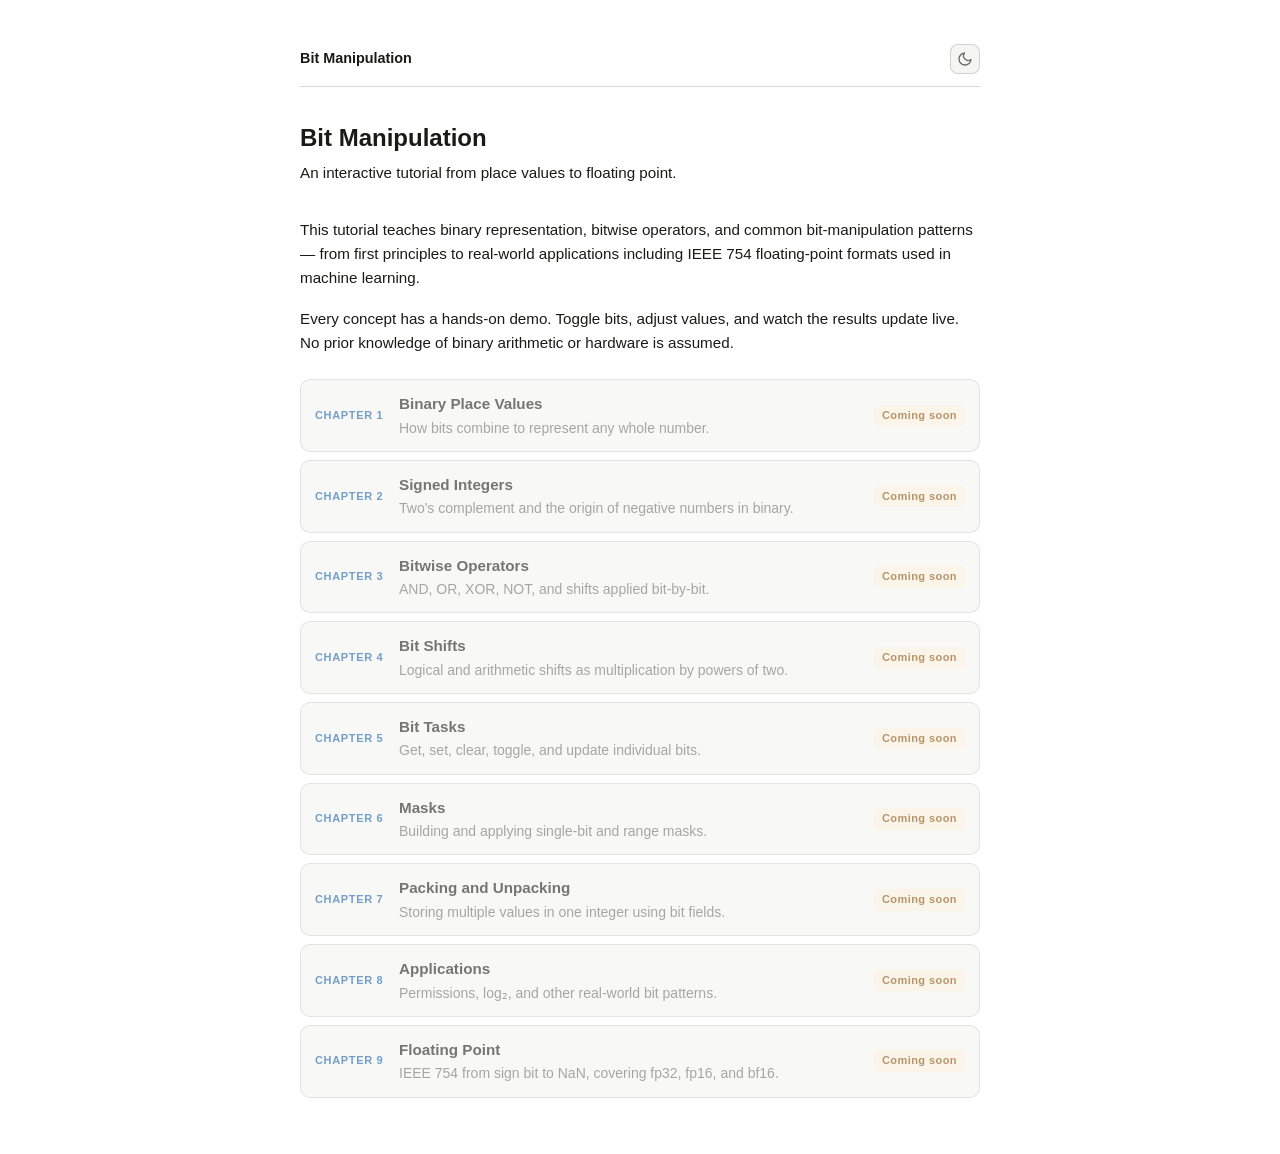
==== index.html @ 1036a37e "Add WIP badges to chapter cards and fix card layout alignment - All chapter cards marked as Coming s" ====
<!DOCTYPE html>
<html lang="en">
<head>
  <meta charset="UTF-8">
  <meta name="viewport" content="width=device-width, initial-scale=1.0">
  <title>Bit Manipulation — Interactive Tutorial</title>
  <link rel="stylesheet" href="css/style.css">
  <script>
    // Apply saved theme before paint to avoid flash
    const t = localStorage.getItem('theme');
    if (t) document.documentElement.dataset.theme = t;
  </script>
</head>
<body>

  <nav class="navbar">
    <a class="navbar-brand" href="index.html">Bit Manipulation</a>
    <button class="theme-toggle" id="theme-toggle" aria-label="Toggle dark/light mode" title="Toggle dark/light mode">
      <svg id="theme-icon" width="16" height="16" viewBox="0 0 24 24" fill="none" stroke="currentColor" stroke-width="2" stroke-linecap="round" stroke-linejoin="round"></svg>
    </button>
  </nav>

  <div class="prose">
    <div class="page-header">
      <h1>Bit Manipulation</h1>
      <p>An interactive tutorial from place values to floating point.</p>
    </div>

    <p>
      This tutorial teaches binary representation, bitwise operators, and
      common bit-manipulation patterns — from first principles to real-world
      applications including IEEE 754 floating-point formats used in machine
      learning.
    </p>
    <p>
      Every concept has a hands-on demo. Toggle bits, adjust values, and
      watch the results update live. No prior knowledge of binary arithmetic
      or hardware is assumed.
    </p>

    <div class="chapter-list">

      <a class="chapter-card chapter-card--wip" href="index.html">
        <span class="chapter-card-num">Chapter 1</span>
        <span class="chapter-card-body">
          <span class="chapter-card-title">Binary Place Values</span>
          <span class="chapter-card-desc">How bits combine to represent any whole number.</span>
        </span>
        <span class="chapter-card-badge">Coming soon</span>
      </a>

      <a class="chapter-card chapter-card--wip" href="index.html">
        <span class="chapter-card-num">Chapter 2</span>
        <span class="chapter-card-body">
          <span class="chapter-card-title">Signed Integers</span>
          <span class="chapter-card-desc">Two's complement and the origin of negative numbers in binary.</span>
        </span>
        <span class="chapter-card-badge">Coming soon</span>
      </a>

      <a class="chapter-card chapter-card--wip" href="index.html">
        <span class="chapter-card-num">Chapter 3</span>
        <span class="chapter-card-body">
          <span class="chapter-card-title">Bitwise Operators</span>
          <span class="chapter-card-desc">AND, OR, XOR, NOT, and shifts applied bit-by-bit.</span>
        </span>
        <span class="chapter-card-badge">Coming soon</span>
      </a>

      <a class="chapter-card chapter-card--wip" href="index.html">
        <span class="chapter-card-num">Chapter 4</span>
        <span class="chapter-card-body">
          <span class="chapter-card-title">Bit Shifts</span>
          <span class="chapter-card-desc">Logical and arithmetic shifts as multiplication by powers of two.</span>
        </span>
        <span class="chapter-card-badge">Coming soon</span>
      </a>

      <a class="chapter-card chapter-card--wip" href="index.html">
        <span class="chapter-card-num">Chapter 5</span>
        <span class="chapter-card-body">
          <span class="chapter-card-title">Bit Tasks</span>
          <span class="chapter-card-desc">Get, set, clear, toggle, and update individual bits.</span>
        </span>
        <span class="chapter-card-badge">Coming soon</span>
      </a>

      <a class="chapter-card chapter-card--wip" href="index.html">
        <span class="chapter-card-num">Chapter 6</span>
        <span class="chapter-card-body">
          <span class="chapter-card-title">Masks</span>
          <span class="chapter-card-desc">Building and applying single-bit and range masks.</span>
        </span>
        <span class="chapter-card-badge">Coming soon</span>
      </a>

      <a class="chapter-card chapter-card--wip" href="index.html">
        <span class="chapter-card-num">Chapter 7</span>
        <span class="chapter-card-body">
          <span class="chapter-card-title">Packing and Unpacking</span>
          <span class="chapter-card-desc">Storing multiple values in one integer using bit fields.</span>
        </span>
        <span class="chapter-card-badge">Coming soon</span>
      </a>

      <a class="chapter-card chapter-card--wip" href="index.html">
        <span class="chapter-card-num">Chapter 8</span>
        <span class="chapter-card-body">
          <span class="chapter-card-title">Applications</span>
          <span class="chapter-card-desc">Permissions, log₂, and other real-world bit patterns.</span>
        </span>
        <span class="chapter-card-badge">Coming soon</span>
      </a>

      <a class="chapter-card chapter-card--wip" href="index.html">
        <span class="chapter-card-num">Chapter 9</span>
        <span class="chapter-card-body">
          <span class="chapter-card-title">Floating Point</span>
          <span class="chapter-card-desc">IEEE 754 from sign bit to NaN, covering fp32, fp16, and bf16.</span>
        </span>
        <span class="chapter-card-badge">Coming soon</span>
      </a>

    </div>
  </div>

  <script>
    const MOON = '<circle cx="12" cy="12" r="5"/><line x1="12" y1="1" x2="12" y2="3"/><line x1="12" y1="21" x2="12" y2="23"/><line x1="4.22" y1="4.22" x2="5.64" y2="5.64"/><line x1="18.36" y1="18.36" x2="19.78" y2="19.78"/><line x1="1" y1="12" x2="3" y2="12"/><line x1="21" y1="12" x2="23" y2="12"/><line x1="4.22" y1="19.78" x2="5.64" y2="18.36"/><line x1="18.36" y1="5.64" x2="19.78" y2="4.22"/>';
    const SUN  = '<path d="M21 12.79A9 9 0 1 1 11.21 3 7 7 0 0 0 21 12.79z"/>';

    function isDark() {
      const t = document.documentElement.dataset.theme;
      if (t === 'dark') return true;
      if (t === 'light') return false;
      return window.matchMedia('(prefers-color-scheme: dark)').matches;
    }

    function updateIcon() {
      document.getElementById('theme-icon').innerHTML = isDark() ? MOON : SUN;
    }

    document.getElementById('theme-toggle').addEventListener('click', () => {
      const next = isDark() ? 'light' : 'dark';
      document.documentElement.dataset.theme = next;
      localStorage.setItem('theme', next);
      updateIcon();
    });

    updateIcon();
  </script>

</body>
</html>
---- css/style.css ----
/* ============================================================
   Bit Manipulation Interactive Tutorial — Unified Stylesheet
   All demos and chapter pages share this file.
   ============================================================ */

/* ── CSS variables (light mode) ── */
:root {
  --surface-1: #ffffff;
  --surface-2: #f5f5f3;
  --surface-3: #eeede8;
  --border: rgba(0,0,0,0.15);
  --text-primary: #1a1a18;
  --text-muted: #6b6b67;
  --blue-bg:    #E6F1FB; --blue-text:   #185FA5; --blue-border: #378ADD;
  --green-bg:   #E1F5EE; --green-text:  #0F6E56;
  --red-bg:     #FCEBEB; --red-text:    #A32D2D;
  --amber-bg:   #FAEEDA; --amber-text:  #854F0B;
  --purple-bg:  #EEEDFE; --purple-text: #533AB7;
}

/* ── CSS variables (dark mode — system preference) ── */
@media (prefers-color-scheme: dark) {
  :root:not([data-theme="light"]) {
    --surface-1: #1e1e1c; --surface-2: #252523; --surface-3: #2e2e2b;
    --border: rgba(255,255,255,0.12);
    --text-primary: #e8e6de; --text-muted: #9c9a92;
    --blue-bg:    #042C53; --blue-text:   #B5D4F4; --blue-border: #185FA5;
    --green-bg:   #04342C; --green-text:  #9FE1CB;
    --red-bg:     #501313; --red-text:    #F7C1C1;
    --amber-bg:   #412402; --amber-text:  #FAC775;
    --purple-bg:  #26215C; --purple-text: #CECBF6;
  }
}

/* ── CSS variables (dark mode — manual override) ── */
[data-theme="dark"] {
  --surface-1: #1e1e1c; --surface-2: #252523; --surface-3: #2e2e2b;
  --border: rgba(255,255,255,0.12);
  --text-primary: #e8e6de; --text-muted: #9c9a92;
  --blue-bg:    #042C53; --blue-text:   #B5D4F4; --blue-border: #185FA5;
  --green-bg:   #04342C; --green-text:  #9FE1CB;
  --red-bg:     #501313; --red-text:    #F7C1C1;
  --amber-bg:   #412402; --amber-text:  #FAC775;
  --purple-bg:  #26215C; --purple-text: #CECBF6;
}

/* ── Reset / base ── */
*, *::before, *::after { box-sizing: border-box; margin: 0; padding: 0; }
body {
  font-family: -apple-system, BlinkMacSystemFont, "Segoe UI", sans-serif;
  background: var(--surface-1);
  color: var(--text-primary);
  padding: 2rem 1rem;
  line-height: 1.6;
}

/* ── Navigation bar ── */
.navbar {
  max-width: 680px;
  margin: 0 auto 2rem;
  display: flex;
  align-items: center;
  justify-content: space-between;
  padding: 0.75rem 0;
  border-bottom: 0.5px solid var(--border);
}
.navbar-brand {
  font-size: 0.9rem;
  font-weight: 600;
  color: var(--text-primary);
  text-decoration: none;
}
.navbar-nav {
  display: flex;
  gap: 1rem;
  align-items: center;
}
.navbar-nav a {
  font-size: 0.875rem;
  color: var(--blue-text);
  text-decoration: none;
}
.navbar-nav a:hover { text-decoration: underline; }

.theme-toggle {
  display: flex;
  align-items: center;
  justify-content: center;
  width: 30px;
  height: 30px;
  border-radius: 8px;
  border: 0.5px solid var(--border);
  background: var(--surface-2);
  color: var(--text-muted);
  cursor: pointer;
  transition: background 0.1s, border-color 0.1s, color 0.1s;
  padding: 0;
}
.theme-toggle:hover {
  background: var(--blue-bg);
  border-color: var(--blue-border);
  color: var(--blue-text);
}

/* ── Page chrome ── */
.page-header {
  max-width: 680px;
  margin: 0 auto 2rem;
}
.page-header h1 {
  font-size: 1.5rem;
  font-weight: 600;
  margin-bottom: 0.25rem;
}
.page-header p {
  font-size: 0.9rem;
  color: var(--text-muted);
}
.chapter-label {
  display: inline-block;
  font-size: 11px;
  font-weight: 600;
  letter-spacing: 0.06em;
  text-transform: uppercase;
  color: var(--blue-text);
  background: var(--blue-bg);
  border-radius: 5px;
  padding: 2px 8px;
  margin-bottom: 0.6rem;
}

/* ── Prose ── */
.prose {
  max-width: 680px;
  margin: 0 auto;
}
.prose p {
  font-size: 0.95rem;
  color: var(--text-primary);
  margin-bottom: 1rem;
}
.prose code {
  font-family: monospace;
  font-size: 0.88em;
  background: var(--surface-3);
  border-radius: 4px;
  padding: 1px 5px;
}

/* ── Demo box ── */
.demo-box {
  background: var(--surface-2);
  border-radius: 12px;
  border: 0.5px solid var(--border);
  padding: 1.25rem 1.5rem;
  margin: 1.5rem 0;
}
.demo-title {
  font-size: 0.8rem;
  font-weight: 600;
  text-transform: uppercase;
  letter-spacing: 0.06em;
  color: var(--text-muted);
  margin-bottom: 1rem;
}

/* ── Formula bar ── */
.formula-bar {
  font-family: monospace;
  font-size: 13px;
  background: var(--surface-1);
  border: 0.5px solid var(--border);
  border-radius: 8px;
  padding: 8px 12px;
  margin-bottom: 14px;
  color: var(--text-primary);
  overflow-x: auto;
  white-space: nowrap;
}

/* ── Bit rows ── */
.bit-row {
  display: flex;
  gap: 3px;
  flex-wrap: wrap;
}
.bit-index-row {
  display: flex;
  gap: 3px;
  flex-wrap: wrap;
  margin-bottom: 4px;
}
.bit-index {
  width: 30px;
  text-align: center;
  font-size: 10px;
  color: var(--text-muted);
  font-family: monospace;
}

/* ── Bit boxes ── */
.bit {
  width: 30px;
  height: 30px;
  border-radius: 6px;
  display: flex;
  align-items: center;
  justify-content: center;
  font-family: monospace;
  font-size: 13px;
  font-weight: 500;
  transition: background 0.13s, color 0.13s;
  user-select: none;
}
.bit.clickable { cursor: pointer; }
.bit.b-1     { background: #185FA5; color: #E6F1FB; }
.bit.b-0     { background: var(--surface-3); color: var(--text-muted); }
.bit.b-sign  { background: #A32D2D; color: #FCEBEB; }
.bit.b-exp   { background: #533AB7; color: #EEEDFE; }
.bit.b-mant  { background: #0F6E56; color: #E1F5EE; }
.bit.b-pass  { background: #0F6E56; color: #E1F5EE; }
.bit.b-block { background: var(--surface-3); color: var(--text-muted); opacity: 0.4; }
.bit.b-set   { background: #533AB7; color: #EEEDFE; }
.bit.b-clear { background: #A32D2D; color: #FCEBEB; }
.bit.b-flip  { background: #9F3BAA; color: #F4C0D1; }
.bit.b-target{ background: #854F0B; color: #FAEEDA; }
.bit.b-mask-1{ background: #3B6D11; color: #EAF3DE; }
.bit.b-mask-0{ background: #633806; color: #FAEEDA; }

/* ── Tabs ── */
.tab-row {
  display: flex;
  gap: 8px;
  flex-wrap: wrap;
  margin-bottom: 1.25rem;
}
.tab {
  padding: 6px 14px;
  border-radius: 8px;
  border: 0.5px solid var(--border);
  font-size: 13px;
  cursor: pointer;
  background: var(--surface-2);
  color: var(--text-muted);
  transition: background 0.1s, border-color 0.1s, color 0.1s;
}
.tab.active {
  border-color: var(--blue-border);
  background: var(--blue-bg);
  color: var(--blue-text);
}

/* ── Place value labels ── */
.place-row, .contrib-row {
  display: flex;
  gap: 3px;
  flex-wrap: wrap;
}
.place-cell, .contrib-cell {
  width: 30px;
  text-align: center;
  font-family: monospace;
  line-height: 1.2;
}
.place-cell {
  font-size: 9px;
  color: var(--text-muted);
  margin-bottom: 3px;
}
.place-cell .power  { display: block; }
.place-cell .pvalue { display: block; font-size: 10px; color: var(--blue-text); font-weight: 600; }
.contrib-cell {
  font-size: 10px;
  font-weight: 600;
  color: var(--blue-text);
  height: 16px;
  margin-top: 3px;
}
.contrib-cell.zero { color: transparent; }

/* ── Result box ── */
.result-box {
  border-top: 0.5px solid var(--border);
  margin-top: 14px;
  padding-top: 12px;
}
.result-value {
  font-size: 28px;
  font-weight: 600;
  font-family: monospace;
  color: var(--blue-text);
}
.result-label {
  font-size: 12px;
  color: var(--text-muted);
  margin-left: 6px;
  font-family: monospace;
}
.result-explain {
  font-size: 13px;
  color: var(--text-muted);
  line-height: 1.7;
  margin-top: 6px;
}
.result-explain .term-active {
  color: var(--blue-text);
  font-family: monospace;
  font-weight: 500;
}

/* ── Presets ── */
.preset-row {
  display: flex;
  gap: 6px;
  flex-wrap: wrap;
  margin-bottom: 1rem;
  align-items: center;
}
.preset-label {
  font-size: 12px;
  color: var(--text-muted);
  margin-right: 2px;
}
.preset-btn {
  padding: 4px 10px;
  border-radius: 6px;
  border: 0.5px solid var(--border);
  font-size: 12px;
  font-family: monospace;
  cursor: pointer;
  background: var(--surface-1);
  color: var(--text-primary);
  transition: background 0.1s, border-color 0.1s;
}
.preset-btn:hover {
  background: var(--blue-bg);
  color: var(--blue-text);
  border-color: var(--blue-border);
}

/* ── Analogy panel ── */
.analogy-panel {
  background: var(--surface-1);
  border: 0.5px solid var(--border);
  border-radius: 8px;
  padding: 12px 14px;
  margin-top: 14px;
  font-size: 13px;
  color: var(--text-muted);
}
.analogy-panel strong { color: var(--text-primary); }
.analogy-grid {
  display: grid;
  grid-template-columns: 1fr 1fr;
  gap: 8px;
  margin-top: 8px;
}
.analogy-col {
  background: var(--surface-2);
  border-radius: 6px;
  padding: 8px 10px;
  font-family: monospace;
  font-size: 12px;
  line-height: 1.8;
}
.analogy-col .col-head {
  font-size: 11px;
  text-transform: uppercase;
  letter-spacing: 0.05em;
  color: var(--text-muted);
  margin-bottom: 4px;
  font-family: sans-serif;
}

/* ── Chapter list (index.html) ── */
.chapter-list {
  display: flex;
  flex-direction: column;
  gap: 8px;
  margin: 1.5rem 0;
}
.chapter-card {
  display: flex;
  align-items: center;
  gap: 12px;
  padding: 12px 14px;
  background: var(--surface-2);
  border: 0.5px solid var(--border);
  border-radius: 10px;
  text-decoration: none;
  color: var(--text-primary);
  transition: border-color 0.1s, background 0.1s;
}
.chapter-card:hover {
  border-color: var(--blue-border);
  background: var(--blue-bg);
}
.chapter-card-num {
  font-size: 11px;
  font-weight: 600;
  letter-spacing: 0.06em;
  text-transform: uppercase;
  color: var(--blue-text);
  min-width: 72px;
  flex-shrink: 0;
}
.chapter-card-body {
  display: flex;
  flex-direction: column;
  flex: 1;
  min-width: 0;
}
.chapter-card-title {
  font-size: 0.95rem;
  font-weight: 600;
}
.chapter-card-desc {
  font-size: 0.875rem;
  color: var(--text-muted);
}
.chapter-card-badge {
  margin-left: auto;
  flex-shrink: 0;
  font-size: 11px;
  font-weight: 600;
  letter-spacing: 0.04em;
  padding: 2px 8px;
  border-radius: 5px;
  background: var(--amber-bg);
  color: var(--amber-text);
}
.chapter-card--wip {
  opacity: 0.6;
  cursor: default;
}
.chapter-card--wip:hover {
  border-color: var(--border);
  background: var(--surface-2);
}

/* ── Responsive ── */
@media (max-width: 480px) {
  .bit, .bit-index, .place-cell, .contrib-cell { width: 24px; }
  .bit { height: 24px; font-size: 11px; }
}
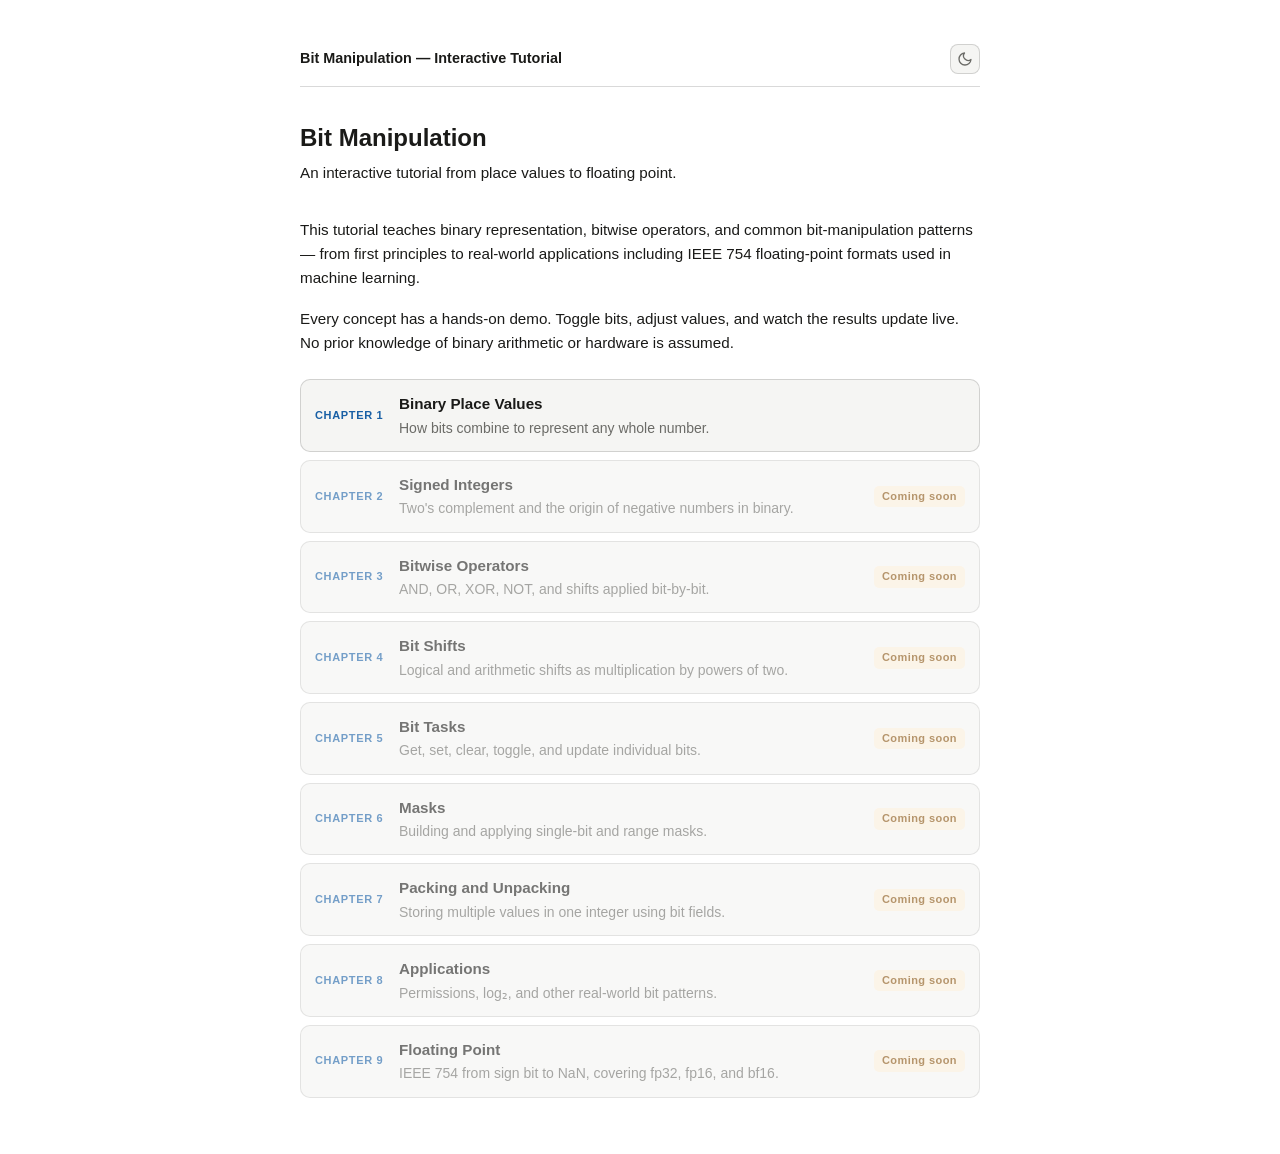
==== commit 09368a5a: "Phase 2: Chapter 1 — Binary Place Values - chapters/01-place-values.html: full chapter with prose, D" ====
--- a/index.html
+++ b/index.html
@@ -3,7 +3,7 @@
 <head>
   <meta charset="UTF-8">
   <meta name="viewport" content="width=device-width, initial-scale=1.0">
-  <title>Bit Manipulation — Interactive Tutorial</title>
+  <title>Bit Manipulation</title>
   <link rel="stylesheet" href="css/style.css">
   <script>
     // Apply saved theme before paint to avoid flash
@@ -14,7 +14,7 @@
 <body>
 
   <nav class="navbar">
-    <a class="navbar-brand" href="index.html">Bit Manipulation</a>
+    <a class="navbar-brand" href="index.html">Bit Manipulation — Interactive Tutorial</a>
     <button class="theme-toggle" id="theme-toggle" aria-label="Toggle dark/light mode" title="Toggle dark/light mode">
       <svg id="theme-icon" width="16" height="16" viewBox="0 0 24 24" fill="none" stroke="currentColor" stroke-width="2" stroke-linecap="round" stroke-linejoin="round"></svg>
     </button>
@@ -40,13 +40,12 @@
 
     <div class="chapter-list">
 
-      <a class="chapter-card chapter-card--wip" href="index.html">
+      <a class="chapter-card" href="chapters/01-place-values.html">
         <span class="chapter-card-num">Chapter 1</span>
         <span class="chapter-card-body">
           <span class="chapter-card-title">Binary Place Values</span>
           <span class="chapter-card-desc">How bits combine to represent any whole number.</span>
         </span>
-        <span class="chapter-card-badge">Coming soon</span>
       </a>
 
       <a class="chapter-card chapter-card--wip" href="index.html">
--- a/css/style.css
+++ b/css/style.css
@@ -145,6 +145,27 @@
   background: var(--surface-3);
   border-radius: 4px;
   padding: 1px 5px;
+}
+
+/* ── Chapter goals box ── */
+.chapter-goals {
+  border-left: 3px solid var(--blue-border);
+  background: var(--blue-bg);
+  border-radius: 0 8px 8px 0;
+  padding: 12px 16px;
+  margin-bottom: 1.5rem;
+  font-size: 0.9rem;
+  color: var(--text-primary);
+  line-height: 1.7;
+}
+.chapter-goals-label {
+  display: block;
+  font-size: 11px;
+  font-weight: 700;
+  letter-spacing: 0.07em;
+  text-transform: uppercase;
+  color: var(--blue-text);
+  margin-bottom: 4px;
 }
 
 /* ── Demo box ── */
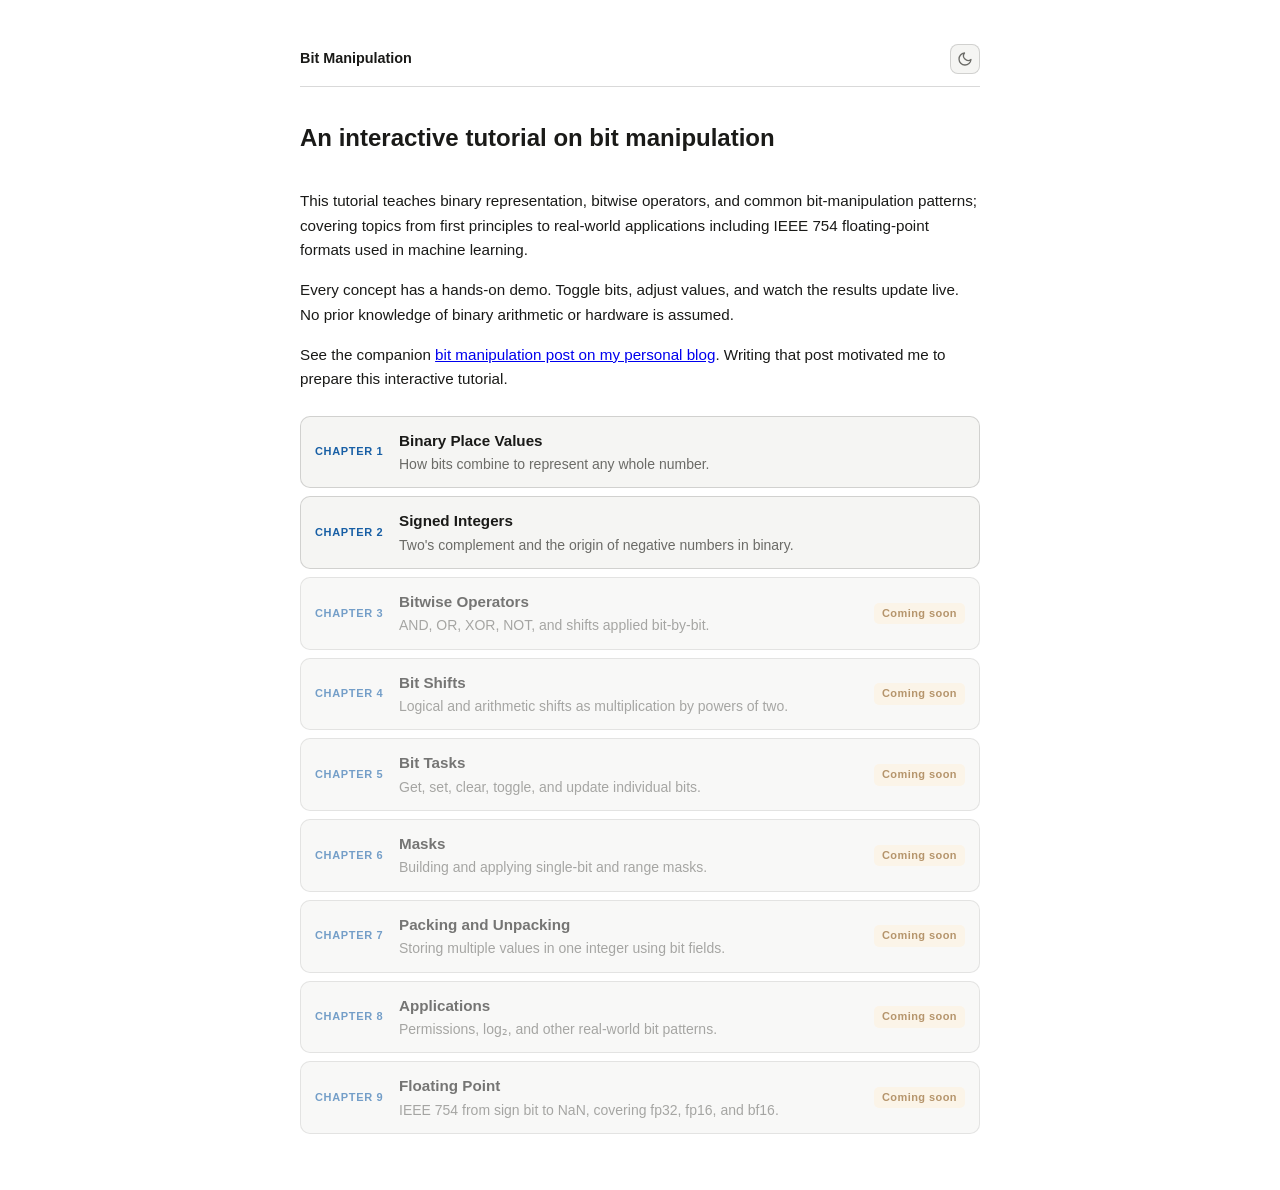
==== commit c1fbe221: "Phase 3: Chapter 2 — Signed Integers (Two's Complement) - Add chapters/02-signed-integers.html with " ====
--- a/index.html
+++ b/index.html
@@ -14,7 +14,7 @@
 <body>
 
   <nav class="navbar">
-    <a class="navbar-brand" href="index.html">Bit Manipulation — Interactive Tutorial</a>
+    <a class="navbar-brand" href="index.html">Bit Manipulation</a>
     <button class="theme-toggle" id="theme-toggle" aria-label="Toggle dark/light mode" title="Toggle dark/light mode">
       <svg id="theme-icon" width="16" height="16" viewBox="0 0 24 24" fill="none" stroke="currentColor" stroke-width="2" stroke-linecap="round" stroke-linejoin="round"></svg>
     </button>
@@ -22,13 +22,13 @@
 
   <div class="prose">
     <div class="page-header">
-      <h1>Bit Manipulation</h1>
-      <p>An interactive tutorial from place values to floating point.</p>
+      <h1>An interactive tutorial on bit manipulation</h1>
+      <!--<p>An interactive tutorial on bit manipulation, from place values to floating point.</p>-->
     </div>
 
     <p>
       This tutorial teaches binary representation, bitwise operators, and
-      common bit-manipulation patterns — from first principles to real-world
+      common bit-manipulation patterns; covering topics from first principles to real-world
       applications including IEEE 754 floating-point formats used in machine
       learning.
     </p>
@@ -36,6 +36,10 @@
       Every concept has a hands-on demo. Toggle bits, adjust values, and
       watch the results update live. No prior knowledge of binary arithmetic
       or hardware is assumed.
+    </p>
+    <p>
+      See the companion <a href="https://msamribeiro.com/blog/02-bit-manipulation" target="_blank" rel="noopener noreferrer">bit manipulation post on my personal blog</a>.
+      Writing that post motivated me to prepare this interactive tutorial.
     </p>
 
     <div class="chapter-list">
@@ -48,13 +52,12 @@
         </span>
       </a>
 
-      <a class="chapter-card chapter-card--wip" href="index.html">
+      <a class="chapter-card" href="chapters/02-signed-integers.html">
         <span class="chapter-card-num">Chapter 2</span>
         <span class="chapter-card-body">
           <span class="chapter-card-title">Signed Integers</span>
           <span class="chapter-card-desc">Two's complement and the origin of negative numbers in binary.</span>
         </span>
-        <span class="chapter-card-badge">Coming soon</span>
       </a>
 
       <a class="chapter-card chapter-card--wip" href="index.html">
--- a/css/style.css
+++ b/css/style.css
@@ -16,6 +16,7 @@
   --red-bg:     #FCEBEB; --red-text:    #A32D2D;
   --amber-bg:   #FAEEDA; --amber-text:  #854F0B;
   --purple-bg:  #EEEDFE; --purple-text: #533AB7;
+  --zero-bg:    #EAF3DE; --zero-text:   #27500A; --zero-border: #3B6D11;
 }
 
 /* ── CSS variables (dark mode — system preference) ── */
@@ -29,6 +30,7 @@
     --red-bg:     #501313; --red-text:    #F7C1C1;
     --amber-bg:   #412402; --amber-text:  #FAC775;
     --purple-bg:  #26215C; --purple-text: #CECBF6;
+    --zero-bg:    #173404; --zero-text:   #C0DD97; --zero-border: #639922;
   }
 }
 
@@ -42,6 +44,7 @@
   --red-bg:     #501313; --red-text:    #F7C1C1;
   --amber-bg:   #412402; --amber-text:  #FAC775;
   --purple-bg:  #26215C; --purple-text: #CECBF6;
+  --zero-bg:    #173404; --zero-text:   #C0DD97; --zero-border: #639922;
 }
 
 /* ── Reset / base ── */
@@ -145,6 +148,20 @@
   background: var(--surface-3);
   border-radius: 4px;
   padding: 1px 5px;
+}
+.prose pre {
+  background: var(--surface-3);
+  border-radius: 6px;
+  padding: 10px 14px;
+  overflow-x: auto;
+  font-size: 0.88em;
+  line-height: 1.7;
+  margin-bottom: 1rem;
+}
+.prose pre code {
+  background: none;
+  padding: 0;
+  font-size: inherit;
 }
 
 /* ── Chapter goals box ── */
@@ -459,6 +476,83 @@
   background: var(--surface-2);
 }
 
+/* ── Metric cards (clock info panel, log₂ demo) ── */
+.metric-row {
+  display: flex;
+  gap: 8px;
+  margin: 10px 0 8px;
+}
+.metric {
+  flex: 1;
+  background: var(--surface-1);
+  border: 0.5px solid var(--border);
+  border-radius: 8px;
+  padding: 10px 14px;
+  text-align: center;
+}
+.metric-label {
+  font-size: 11px;
+  color: var(--text-muted);
+  margin-bottom: 4px;
+}
+.metric-value {
+  font-size: 22px;
+  font-weight: 500;
+  font-family: monospace;
+  color: var(--text-primary);
+}
+
+/* ── Step-advance button (demo stepper) ── */
+.step-btn {
+  padding: 6px 14px;
+  border-radius: 8px;
+  border: 0.5px solid var(--blue-border);
+  font-size: 13px;
+  font-weight: 600;
+  cursor: pointer;
+  background: var(--blue-bg);
+  color: var(--blue-text);
+  transition: background 0.1s, color 0.1s;
+  margin-top: 10px;
+}
+.step-btn:hover {
+  background: var(--blue-text);
+  color: var(--surface-1);
+}
+
+/* ── Labeled operation rows (operators / negation demos) ── */
+.op-grid {
+  display: flex;
+  flex-direction: column;
+  gap: 6px;
+  margin-bottom: 10px;
+}
+.op-row {
+  display: flex;
+  align-items: center;
+  gap: 8px;
+}
+.op-label {
+  width: 52px;
+  font-family: monospace;
+  font-size: 12px;
+  color: var(--text-muted);
+  text-align: right;
+  flex-shrink: 0;
+}
+.op-value {
+  font-family: monospace;
+  font-size: 12px;
+  color: var(--text-muted);
+  margin-left: 6px;
+  min-width: 36px;
+}
+.op-divider {
+  height: 0;
+  border-top: 0.5px solid var(--border);
+  margin: 4px 0 4px 60px;
+}
+
 /* ── Responsive ── */
 @media (max-width: 480px) {
   .bit, .bit-index, .place-cell, .contrib-cell { width: 24px; }
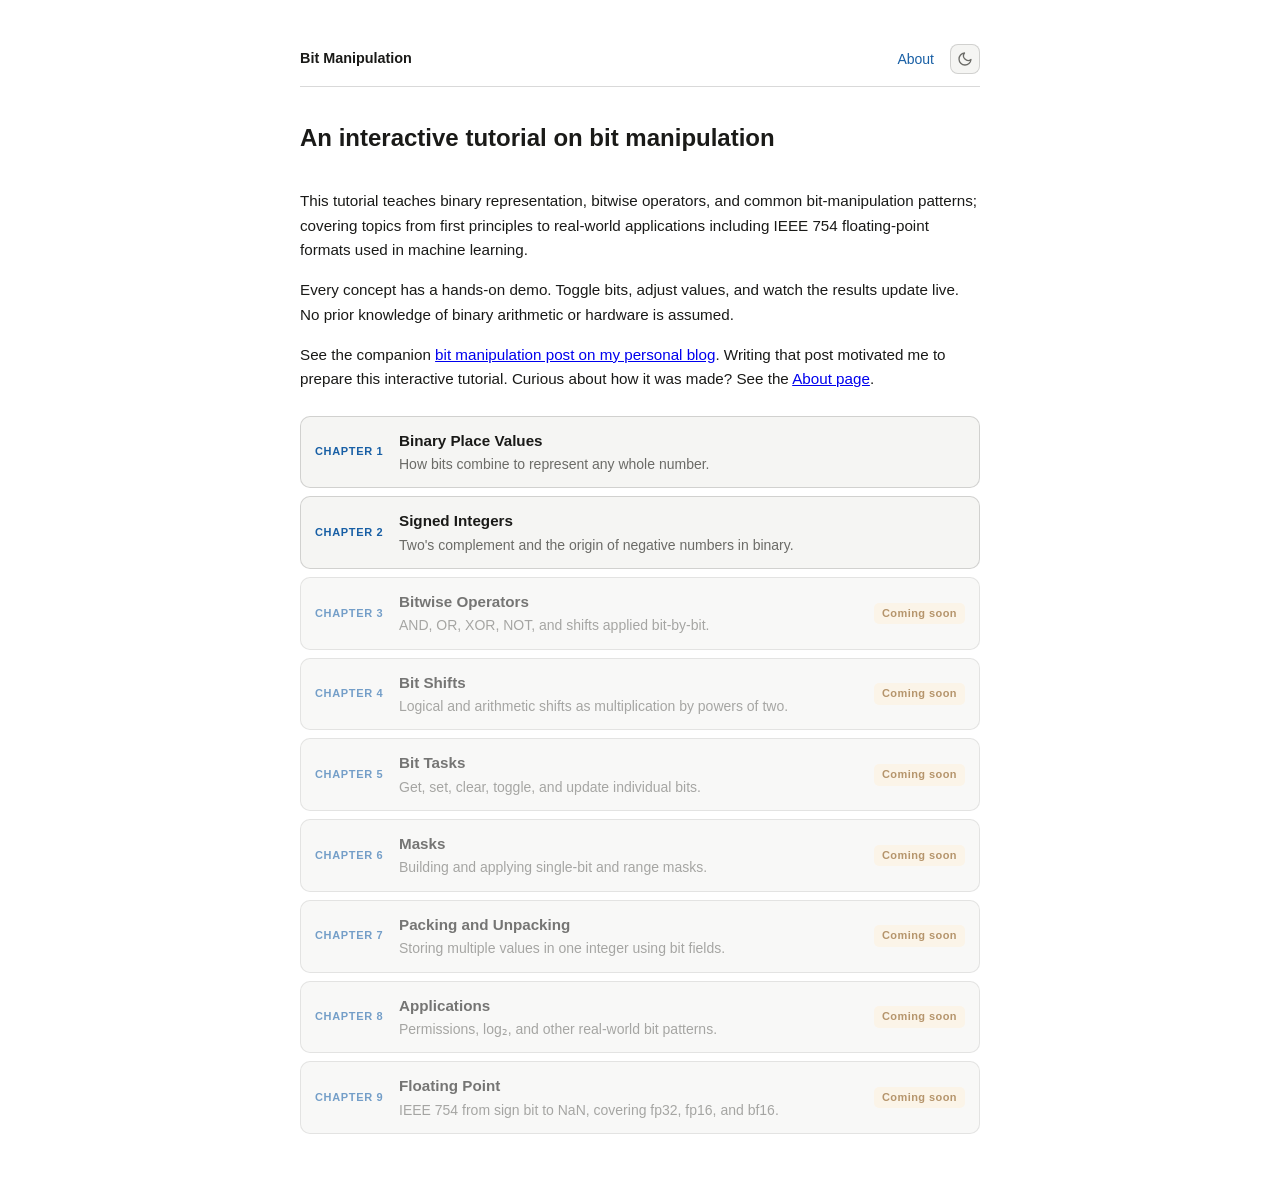
==== commit ac899f30: "Add About page scaffold with navbar link Creates about.html with placeholder prose sections (origin," ====
--- a/index.html
+++ b/index.html
@@ -15,9 +15,12 @@
 
   <nav class="navbar">
     <a class="navbar-brand" href="index.html">Bit Manipulation</a>
-    <button class="theme-toggle" id="theme-toggle" aria-label="Toggle dark/light mode" title="Toggle dark/light mode">
-      <svg id="theme-icon" width="16" height="16" viewBox="0 0 24 24" fill="none" stroke="currentColor" stroke-width="2" stroke-linecap="round" stroke-linejoin="round"></svg>
-    </button>
+    <div class="navbar-nav">
+      <a href="about.html">About</a>
+      <button class="theme-toggle" id="theme-toggle" aria-label="Toggle dark/light mode" title="Toggle dark/light mode">
+        <svg id="theme-icon" width="16" height="16" viewBox="0 0 24 24" fill="none" stroke="currentColor" stroke-width="2" stroke-linecap="round" stroke-linejoin="round"></svg>
+      </button>
+    </div>
   </nav>
 
   <div class="prose">
@@ -40,6 +43,7 @@
     <p>
       See the companion <a href="https://msamribeiro.com/blog/02-bit-manipulation" target="_blank" rel="noopener noreferrer">bit manipulation post on my personal blog</a>.
       Writing that post motivated me to prepare this interactive tutorial.
+      Curious about how it was made? See the <a href="about.html">About page</a>.
     </p>
 
     <div class="chapter-list">
--- a/css/style.css
+++ b/css/style.css
@@ -553,6 +553,23 @@
   margin: 4px 0 4px 60px;
 }
 
+/* ── About page links box ── */
+.about-links {
+  display: flex;
+  flex-direction: column;
+  gap: 10px;
+}
+.about-link {
+  display: flex;
+  align-items: center;
+  gap: 8px;
+  font-size: 0.9rem;
+  color: var(--blue-text);
+  text-decoration: none;
+}
+.about-link:hover { text-decoration: underline; }
+.about-link svg { flex-shrink: 0; color: var(--text-muted); }
+
 /* ── Responsive ── */
 @media (max-width: 480px) {
   .bit, .bit-index, .place-cell, .contrib-cell { width: 24px; }
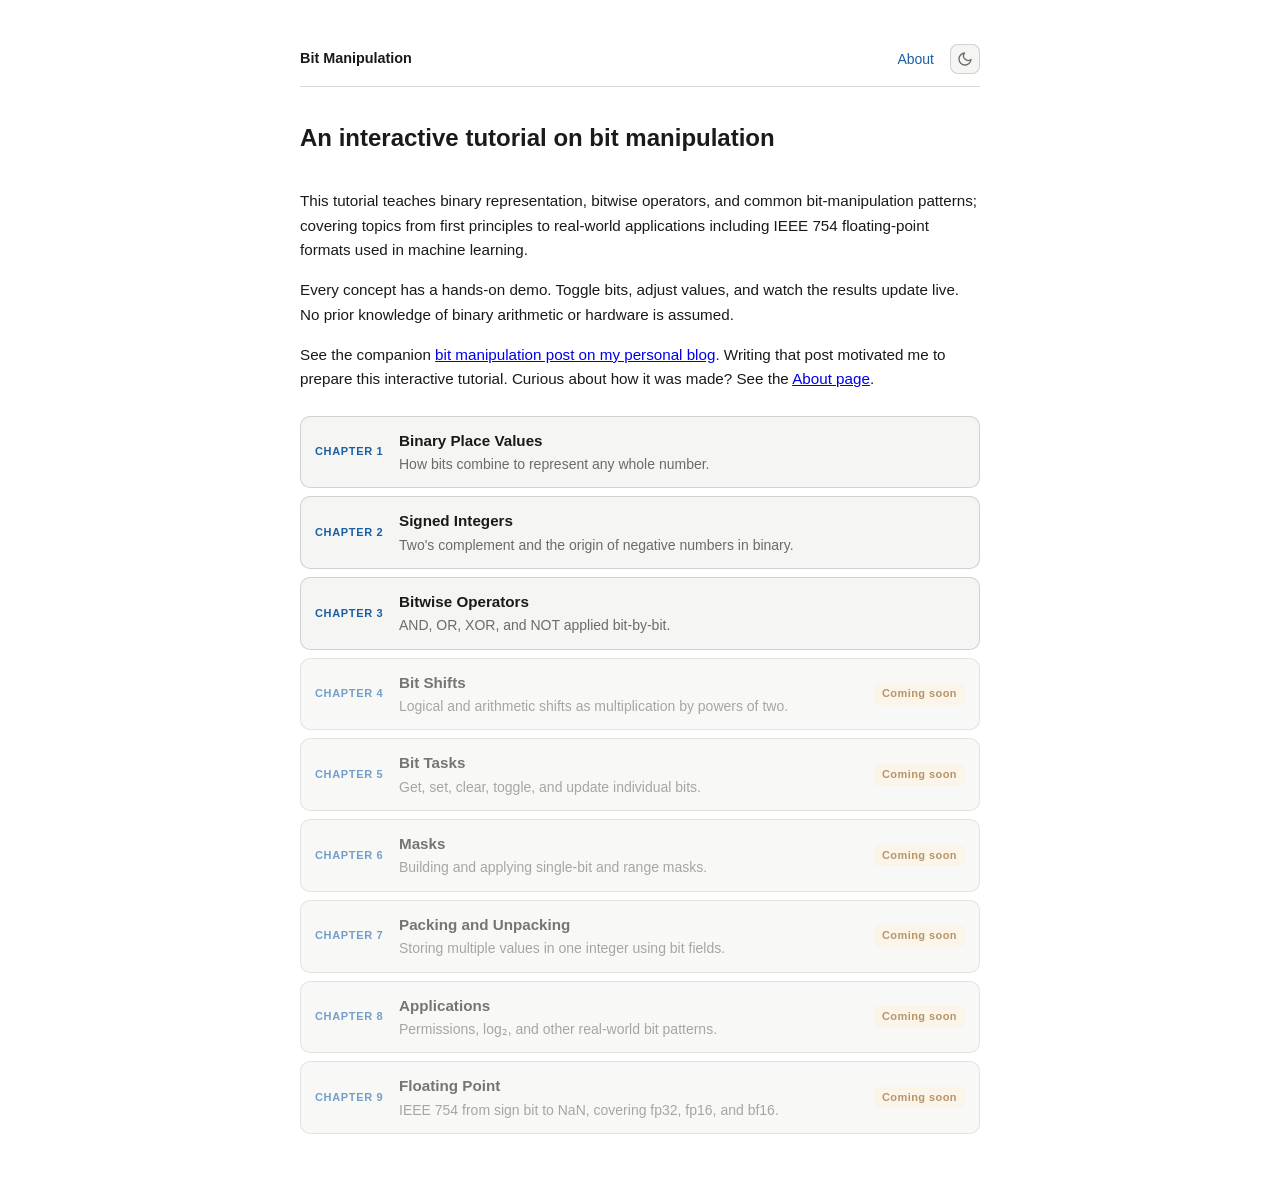
==== commit 42543555: "Phase 4: Chapter 3 — Bitwise Operators (AND, OR, XOR, NOT) Co-Authored-By: Claude Sonnet 4.6 <norepl" ====
--- a/index.html
+++ b/index.html
@@ -64,13 +64,12 @@
         </span>
       </a>
 
-      <a class="chapter-card chapter-card--wip" href="index.html">
+      <a class="chapter-card" href="chapters/03-operators.html">
         <span class="chapter-card-num">Chapter 3</span>
         <span class="chapter-card-body">
           <span class="chapter-card-title">Bitwise Operators</span>
-          <span class="chapter-card-desc">AND, OR, XOR, NOT, and shifts applied bit-by-bit.</span>
+          <span class="chapter-card-desc">AND, OR, XOR, and NOT applied bit-by-bit.</span>
         </span>
-        <span class="chapter-card-badge">Coming soon</span>
       </a>
 
       <a class="chapter-card chapter-card--wip" href="index.html">
--- a/css/style.css
+++ b/css/style.css
@@ -570,6 +570,39 @@
 .about-link:hover { text-decoration: underline; }
 .about-link svg { flex-shrink: 0; color: var(--text-muted); }
 
+/* ── Collapsible aside ── */
+.collapsible {
+  border: 0.5px solid var(--border);
+  border-radius: 8px;
+  margin: 1rem 0;
+  font-size: 13px;
+  color: var(--text-muted);
+}
+.collapsible summary {
+  cursor: pointer;
+  user-select: none;
+  padding: 10px 14px;
+  list-style: none;
+  display: flex;
+  align-items: center;
+  gap: 8px;
+}
+.collapsible summary::-webkit-details-marker { display: none; }
+.collapsible summary::before {
+  content: '▸';
+  font-size: 10px;
+  flex-shrink: 0;
+  transition: transform 0.15s;
+}
+details[open].collapsible summary::before { transform: rotate(90deg); }
+.collapsible-body {
+  padding: 0 14px 12px;
+  border-top: 0.5px solid var(--border);
+}
+.collapsible-body > *:first-child { margin-top: 10px; }
+.collapsible-body > *:last-child  { margin-bottom: 0; }
+.collapsible-body p { line-height: 1.7; }
+
 /* ── Responsive ── */
 @media (max-width: 480px) {
   .bit, .bit-index, .place-cell, .contrib-cell { width: 24px; }
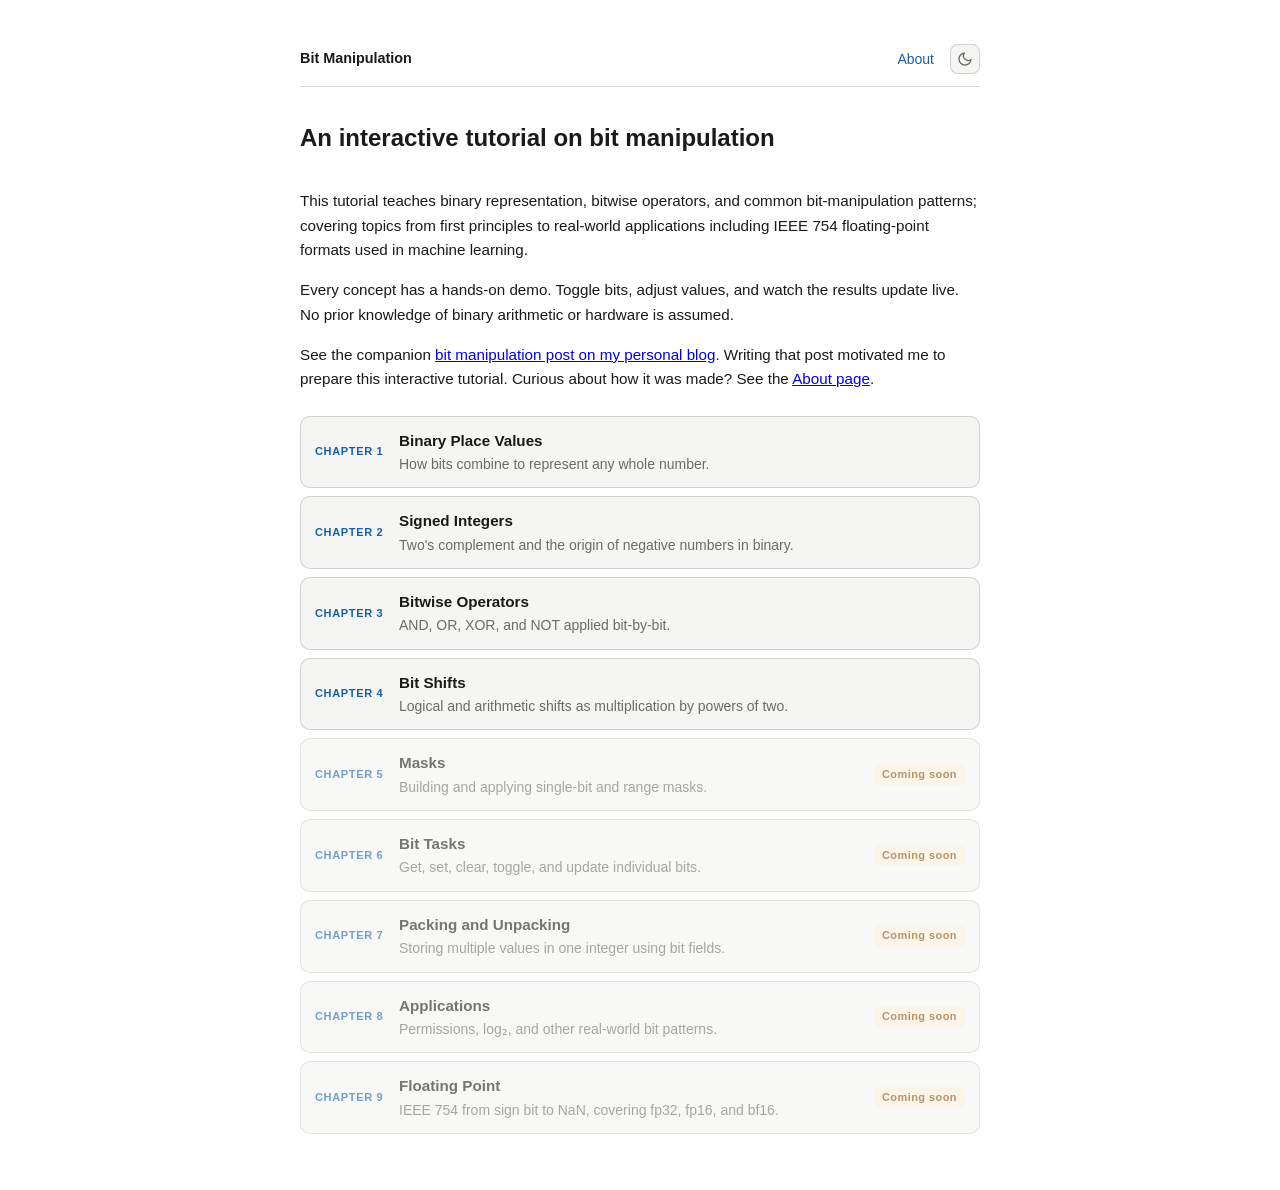
==== commit 9e062350: "Reorder chapters 5–6, add prose list styles, update project guidelines - Swap chapter order: Masks (" ====
--- a/index.html
+++ b/index.html
@@ -72,20 +72,19 @@
         </span>
       </a>
 
-      <a class="chapter-card chapter-card--wip" href="index.html">
+      <a class="chapter-card" href="chapters/04-shifts.html">
         <span class="chapter-card-num">Chapter 4</span>
         <span class="chapter-card-body">
           <span class="chapter-card-title">Bit Shifts</span>
           <span class="chapter-card-desc">Logical and arithmetic shifts as multiplication by powers of two.</span>
         </span>
-        <span class="chapter-card-badge">Coming soon</span>
       </a>
 
       <a class="chapter-card chapter-card--wip" href="index.html">
         <span class="chapter-card-num">Chapter 5</span>
         <span class="chapter-card-body">
-          <span class="chapter-card-title">Bit Tasks</span>
-          <span class="chapter-card-desc">Get, set, clear, toggle, and update individual bits.</span>
+          <span class="chapter-card-title">Masks</span>
+          <span class="chapter-card-desc">Building and applying single-bit and range masks.</span>
         </span>
         <span class="chapter-card-badge">Coming soon</span>
       </a>
@@ -93,8 +92,8 @@
       <a class="chapter-card chapter-card--wip" href="index.html">
         <span class="chapter-card-num">Chapter 6</span>
         <span class="chapter-card-body">
-          <span class="chapter-card-title">Masks</span>
-          <span class="chapter-card-desc">Building and applying single-bit and range masks.</span>
+          <span class="chapter-card-title">Bit Tasks</span>
+          <span class="chapter-card-desc">Get, set, clear, toggle, and update individual bits.</span>
         </span>
         <span class="chapter-card-badge">Coming soon</span>
       </a>
--- a/css/style.css
+++ b/css/style.css
@@ -142,6 +142,16 @@
   color: var(--text-primary);
   margin-bottom: 1rem;
 }
+.prose ul, .prose ol {
+  margin-bottom: 1rem;
+  padding-left: 1.5rem;
+}
+.prose li {
+  margin-bottom: 0.25rem;
+  font-size: 0.95rem;
+  color: var(--text-primary);
+  line-height: 1.7;
+}
 .prose code {
   font-family: monospace;
   font-size: 0.88em;
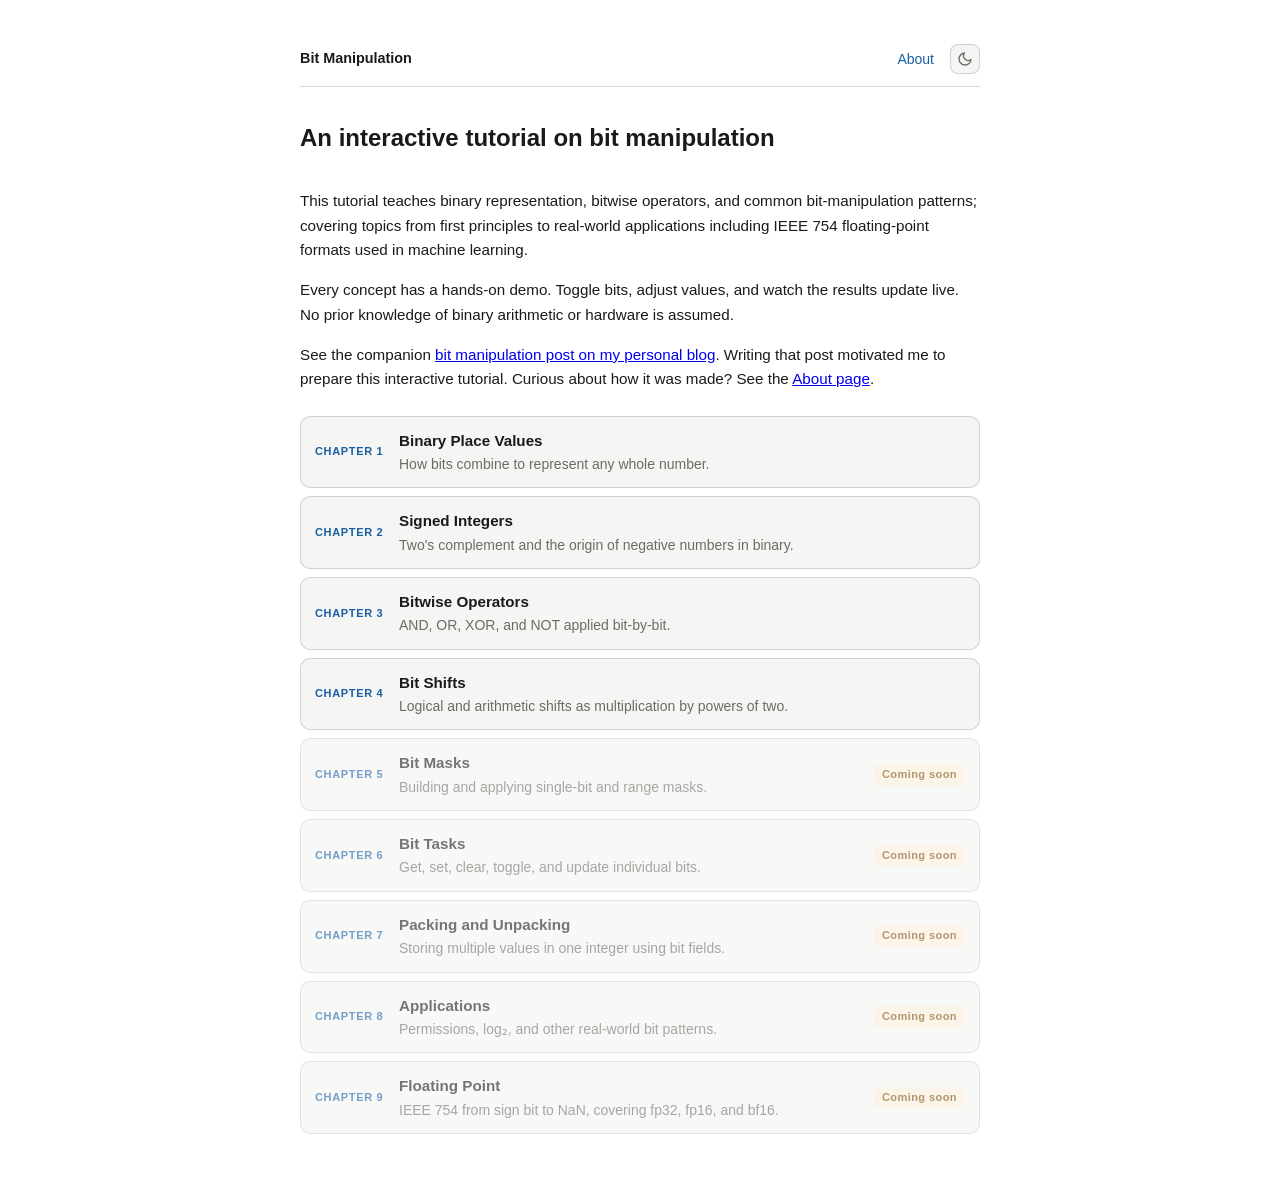
==== commit 3412ba5f: "Rename Chapter 5 from Masks to Bit Masks Co-Authored-By: Claude Sonnet 4.6 <noreply@anthropic.com>" ====
--- a/index.html
+++ b/index.html
@@ -83,7 +83,7 @@
       <a class="chapter-card chapter-card--wip" href="index.html">
         <span class="chapter-card-num">Chapter 5</span>
         <span class="chapter-card-body">
-          <span class="chapter-card-title">Masks</span>
+          <span class="chapter-card-title">Bit Masks</span>
           <span class="chapter-card-desc">Building and applying single-bit and range masks.</span>
         </span>
         <span class="chapter-card-badge">Coming soon</span>
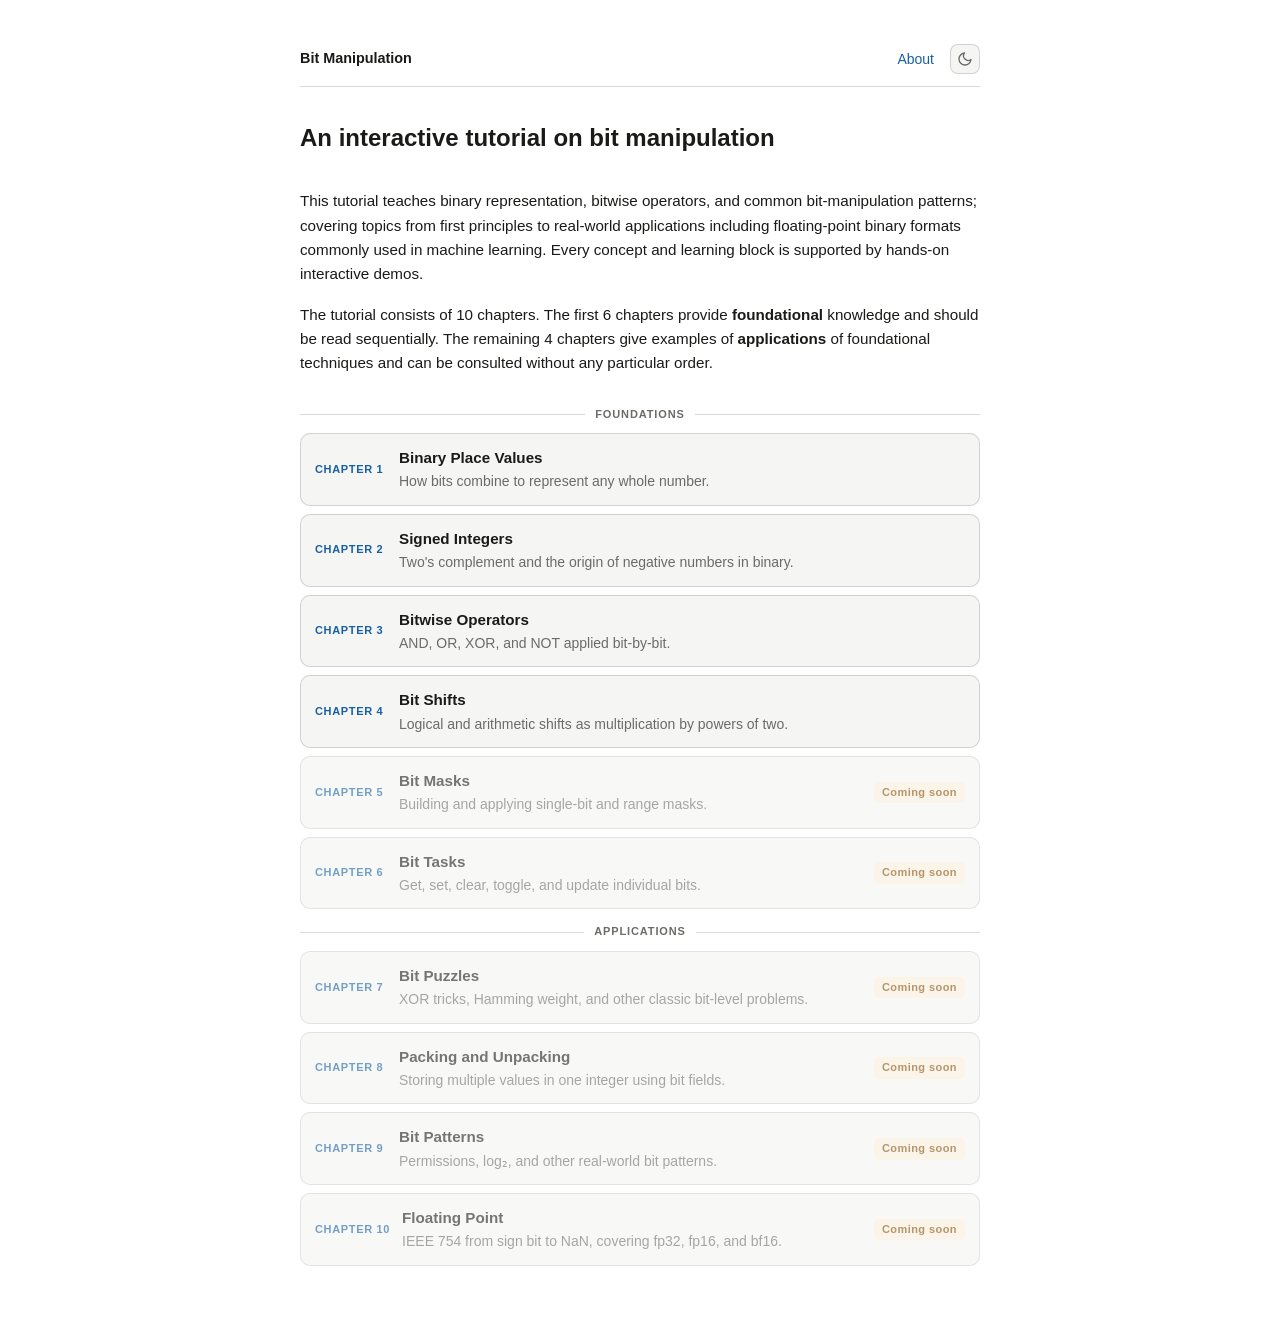
==== commit 36e50372: "feat(index): add Foundations/Applications section dividers, update chapter list Split the chapter li" ====
--- a/index.html
+++ b/index.html
@@ -26,27 +26,25 @@
   <div class="prose">
     <div class="page-header">
       <h1>An interactive tutorial on bit manipulation</h1>
-      <!--<p>An interactive tutorial on bit manipulation, from place values to floating point.</p>-->
     </div>
 
     <p>
       This tutorial teaches binary representation, bitwise operators, and
       common bit-manipulation patterns; covering topics from first principles to real-world
-      applications including IEEE 754 floating-point formats used in machine
+      applications including floating-point binary formats commonly used in machine
       learning.
+      Every concept and learning block is supported by hands-on interactive demos.
     </p>
     <p>
-      Every concept has a hands-on demo. Toggle bits, adjust values, and
-      watch the results update live. No prior knowledge of binary arithmetic
-      or hardware is assumed.
-    </p>
-    <p>
-      See the companion <a href="https://msamribeiro.com/blog/02-bit-manipulation" target="_blank" rel="noopener noreferrer">bit manipulation post on my personal blog</a>.
-      Writing that post motivated me to prepare this interactive tutorial.
-      Curious about how it was made? See the <a href="about.html">About page</a>.
+      The tutorial consists of 10 chapters.
+      The first 6 chapters provide <strong>foundational</strong> knowledge and should be read sequentially.
+      The remaining 4 chapters give examples of <strong>applications</strong> of foundational techniques and
+      can be consulted without any particular order.
     </p>
 
     <div class="chapter-list">
+
+      <div class="chapter-section-label">Foundations</div>
 
       <a class="chapter-card" href="chapters/01-place-values.html">
         <span class="chapter-card-num">Chapter 1</span>
@@ -98,8 +96,19 @@
         <span class="chapter-card-badge">Coming soon</span>
       </a>
 
+      <div class="chapter-section-label">Applications</div>
+
       <a class="chapter-card chapter-card--wip" href="index.html">
         <span class="chapter-card-num">Chapter 7</span>
+        <span class="chapter-card-body">
+          <span class="chapter-card-title">Bit Puzzles</span>
+          <span class="chapter-card-desc">XOR tricks, Hamming weight, and other classic bit-level problems.</span>
+        </span>
+        <span class="chapter-card-badge">Coming soon</span>
+      </a>
+
+      <a class="chapter-card chapter-card--wip" href="index.html">
+        <span class="chapter-card-num">Chapter 8</span>
         <span class="chapter-card-body">
           <span class="chapter-card-title">Packing and Unpacking</span>
           <span class="chapter-card-desc">Storing multiple values in one integer using bit fields.</span>
@@ -108,16 +117,16 @@
       </a>
 
       <a class="chapter-card chapter-card--wip" href="index.html">
-        <span class="chapter-card-num">Chapter 8</span>
+        <span class="chapter-card-num">Chapter 9</span>
         <span class="chapter-card-body">
-          <span class="chapter-card-title">Applications</span>
+          <span class="chapter-card-title">Bit Patterns</span>
           <span class="chapter-card-desc">Permissions, log₂, and other real-world bit patterns.</span>
         </span>
         <span class="chapter-card-badge">Coming soon</span>
       </a>
 
       <a class="chapter-card chapter-card--wip" href="index.html">
-        <span class="chapter-card-num">Chapter 9</span>
+        <span class="chapter-card-num">Chapter 10</span>
         <span class="chapter-card-body">
           <span class="chapter-card-title">Floating Point</span>
           <span class="chapter-card-desc">IEEE 754 from sign bit to NaN, covering fp32, fp16, and bf16.</span>
--- a/css/style.css
+++ b/css/style.css
@@ -485,6 +485,24 @@
   border-color: var(--border);
   background: var(--surface-2);
 }
+.chapter-section-label {
+  display: flex;
+  align-items: center;
+  gap: 10px;
+  font-size: 11px;
+  font-weight: 600;
+  letter-spacing: 0.08em;
+  text-transform: uppercase;
+  color: var(--text-muted);
+  margin: 6px 0 2px;
+}
+.chapter-section-label::before,
+.chapter-section-label::after {
+  content: '';
+  flex: 1;
+  height: 0.5px;
+  background: var(--border);
+}
 
 /* ── Metric cards (clock info panel, log₂ demo) ── */
 .metric-row {
